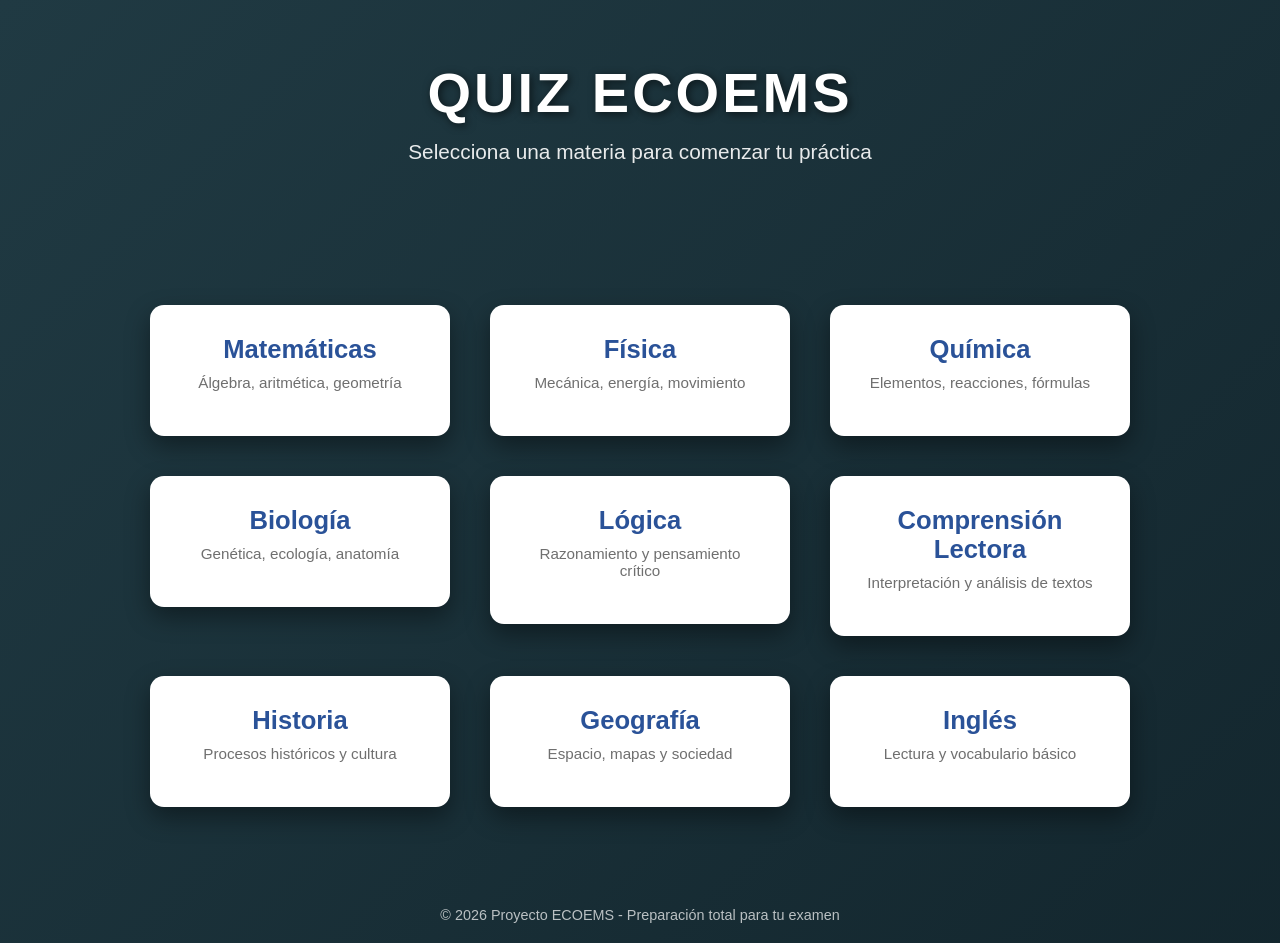
==== index.html @ 8f65e23e "Add files via upload" ====
<!DOCTYPE html>
<html lang="es">
<head>
  <meta charset="UTF-8">
  <title>Quiz ECOEMS</title>
  <style>
    /* Fondo dinámico */
    body {
      font-family: 'Segoe UI', Arial, sans-serif;
      margin: 0;
      padding: 0;
      color: #fff;
      text-align: center;
      background: linear-gradient(-45deg, #1e3c72, #2a5298, #0f2027, #203a43);
      background-size: 400% 400%;
      animation: gradientBG 12s ease infinite;
    }
    @keyframes gradientBG {
      0% {background-position: 0% 50%;}
      50% {background-position: 100% 50%;}
      100% {background-position: 0% 50%;}
    }

    header {
      padding: 60px 20px;
    }
    header h1 {
      font-size: 3.5em;
      margin: 0;
      letter-spacing: 3px;
      text-transform: uppercase;
      text-shadow: 2px 2px 8px rgba(0,0,0,0.6);
    }
    header p {
      font-size: 1.3em;
      margin-top: 15px;
      opacity: 0.9;
    }

    .materias {
      display: flex;
      flex-wrap: wrap;
      justify-content: center;
      margin: 40px auto;
      max-width: 1200px;
    }
    .card {
      background: #fff;
      color: #333;
      width: 240px;
      margin: 20px;
      padding: 30px;
      border-radius: 14px;
      box-shadow: 0 10px 25px rgba(0,0,0,0.4);
      transition: transform 0.6s ease, opacity 0.6s ease;
      opacity: 0;
      transform: translateY(50px);
    }
    .card.visible {
      opacity: 1;
      transform: translateY(0);
    }
    .card:hover {
      transform: translateY(-12px) scale(1.05);
      box-shadow: 0 15px 30px rgba(0,0,0,0.5);
    }
    .card h2 {
      margin: 0;
      font-size: 1.6em;
      color: #2a5298;
    }
    .card p {
      margin-top: 10px;
      font-size: 0.95em;
      opacity: 0.7;
    }
    a {
      text-decoration: none;
      color: inherit;
    }

    footer {
      margin-top: 60px;
      padding: 20px;
      font-size: 0.9em;
      opacity: 0.7;
    }
  </style>
</head>
<body>
  <header>
    <h1>Quiz ECOEMS</h1>
    <p>Selecciona una materia para comenzar tu práctica</p>
  </header>

  <div class="materias">
    <a href="matematicas.html"><div class="card"><h2>Matemáticas</h2><p>Álgebra, aritmética, geometría</p></div></a>
    <a href="fisica.html"><div class="card"><h2>Física</h2><p>Mecánica, energía, movimiento</p></div></a>
    <a href="quimica.html"><div class="card"><h2>Química</h2><p>Elementos, reacciones, fórmulas</p></div></a>
    <a href="biologia.html"><div class="card"><h2>Biología</h2><p>Genética, ecología, anatomía</p></div></a>
    <a href="logica.html"><div class="card"><h2>Lógica</h2><p>Razonamiento y pensamiento crítico</p></div></a>
    <a href="lectura.html"><div class="card"><h2>Comprensión Lectora</h2><p>Interpretación y análisis de textos</p></div></a>
    <a href="historia.html"><div class="card"><h2>Historia</h2><p>Procesos históricos y cultura</p></div></a>
    <a href="geografia.html"><div class="card"><h2>Geografía</h2><p>Espacio, mapas y sociedad</p></div></a>
    <a href="ingles.html"><div class="card"><h2>Inglés</h2><p>Lectura y vocabulario básico</p></div></a>
  </div>

  <footer>
    © 2026 Proyecto ECOEMS - Preparación total para tu examen
  </footer>

  <script>
    // Animación al scrollear: Intersection Observer
    const cards = document.querySelectorAll('.card');
    const observer = new IntersectionObserver(entries => {
      entries.forEach(entry => {
        if(entry.isIntersecting){
          entry.target.classList.add('visible');
        }
      });
    }, {threshold: 0.2});

    cards.forEach(card => {
      observer.observe(card);
    });
  </script>
</body>
</html>
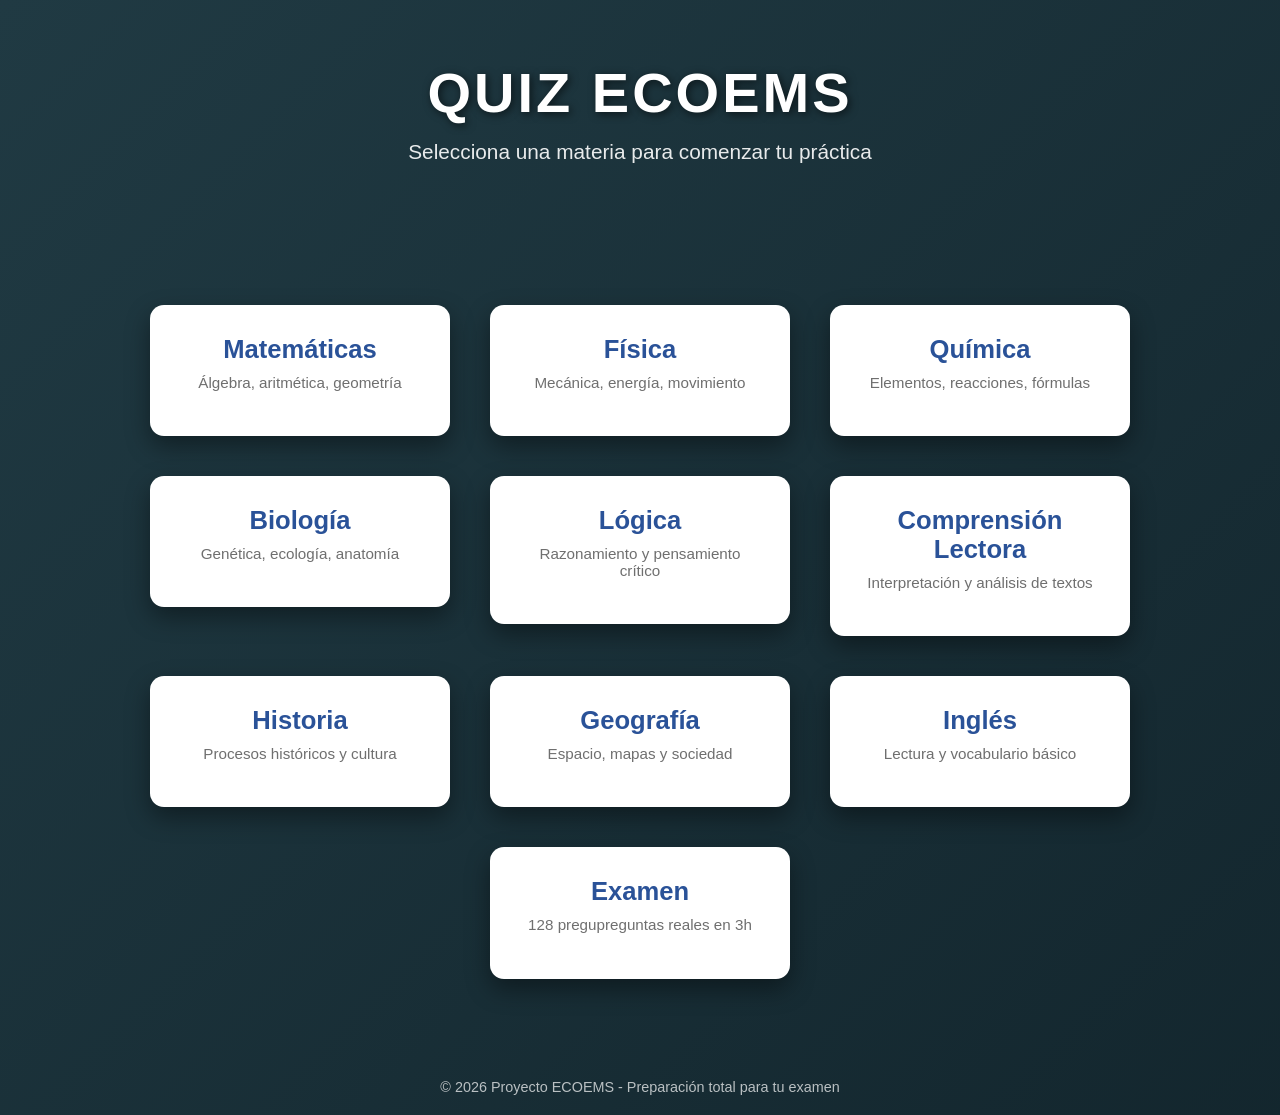
==== commit 0db48f3d: "Update index.html with new exam link Added a new link for the exam section and corrected minor forma" ====
--- a/index.html
+++ b/index.html
@@ -99,10 +99,11 @@
     <a href="quimica.html"><div class="card"><h2>Química</h2><p>Elementos, reacciones, fórmulas</p></div></a>
     <a href="biologia.html"><div class="card"><h2>Biología</h2><p>Genética, ecología, anatomía</p></div></a>
     <a href="logica.html"><div class="card"><h2>Lógica</h2><p>Razonamiento y pensamiento crítico</p></div></a>
-    <a href="lectura.html"><div class="card"><h2>Comprensión Lectora</h2><p>Interpretación y análisis de textos</p></div></a>
-    <a href="historia.html"><div class="card"><h2>Historia</h2><p>Procesos históricos y cultura</p></div></a>
+    <a href="https://g88805761-cmyk.github.io/Ecoems/CL.html"><div class="card"><h2>Comprensión Lectora</h2><p>Interpretación y análisis de textos</p></div></a>
+    <a href="https://g88805761-cmyk.github.io/Ecoems/simulador%20de%20historia/historia.html"><div class="card"><h2>Historia</h2><p>Procesos históricos y cultura</p></div></a>
     <a href="geografia.html"><div class="card"><h2>Geografía</h2><p>Espacio, mapas y sociedad</p></div></a>
-    <a href="ingles.html"><div class="card"><h2>Inglés</h2><p>Lectura y vocabulario básico</p></div></a>
+    <a href="https://g88805761-cmyk.github.io/Ecoems/ingles.html"><div class="card"><h2>Inglés</h2><p>Lectura y vocabulario básico</p></div></a>
+    <a href="https://g88805761-cmyk.github.io/Ecoems/simulador_ecoems_unam.html"><div class="card"><h2>Examen</h2><p>128 pregupreguntas reales en 3h</p></div></a>
   </div>
 
   <footer>
@@ -126,3 +127,5 @@
   </script>
 </body>
 </html>
+
+
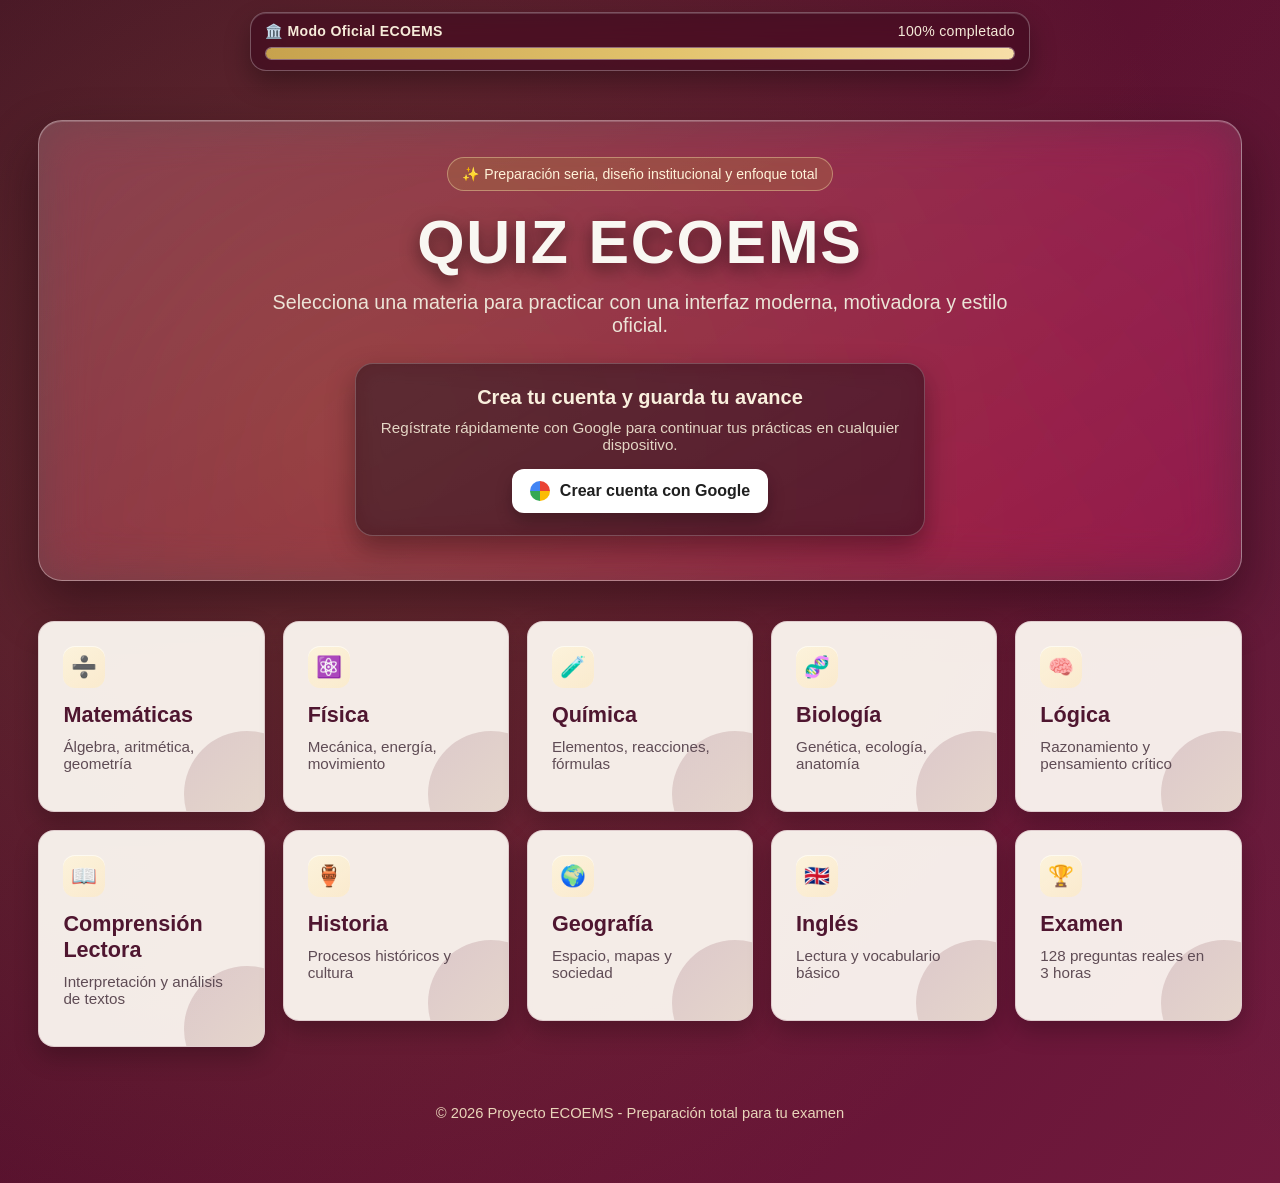
==== commit db87d117: "Refactor index.html with new styles and structure" ====
--- a/index.html
+++ b/index.html
@@ -2,130 +2,487 @@
 <html lang="es">
 <head>
   <meta charset="UTF-8">
+  <meta name="viewport" content="width=device-width, initial-scale=1.0">
   <title>Quiz ECOEMS</title>
   <style>
-    /* Fondo dinámico */
+    :root {
+      --mx-guinda: #611232;
+      --mx-guinda-soft: #7a1e44;
+      --mx-dorado: #b38e3e;
+      --mx-crema: #f6f1e7;
+      --mx-verde: #235b4e;
+      --text-main: #f9f7f2;
+      --text-soft: #ece4d7;
+      --card-bg: rgba(255, 252, 246, 0.93);
+      --card-title: #4f1630;
+      --hud-glass: rgba(60, 15, 32, 0.72);
+    }
+
+    * { box-sizing: border-box; }
+
     body {
-      font-family: 'Segoe UI', Arial, sans-serif;
       margin: 0;
-      padding: 0;
-      color: #fff;
+      min-height: 100vh;
+      font-family: 'Inter', 'Segoe UI', Arial, sans-serif;
+      color: var(--text-main);
       text-align: center;
-      background: linear-gradient(-45deg, #1e3c72, #2a5298, #0f2027, #203a43);
-      background-size: 400% 400%;
-      animation: gradientBG 12s ease infinite;
-    }
+      background:
+        radial-gradient(circle at 15% 20%, rgba(179, 142, 62, 0.25), transparent 34%),
+        radial-gradient(circle at 82% 24%, rgba(35, 91, 78, 0.2), transparent 36%),
+        linear-gradient(130deg, #3f0d24, var(--mx-guinda), var(--mx-guinda-soft), #2e0b1a);
+      background-size: 180% 180%;
+      animation: gradientBG 18s ease infinite;
+      overflow-x: hidden;
+    }
+
     @keyframes gradientBG {
-      0% {background-position: 0% 50%;}
-      50% {background-position: 100% 50%;}
-      100% {background-position: 0% 50%;}
-    }
-
-    header {
-      padding: 60px 20px;
-    }
+      0% { background-position: 0% 50%; }
+      50% { background-position: 100% 50%; }
+      100% { background-position: 0% 50%; }
+    }
+
+    #particles {
+      position: fixed;
+      inset: 0;
+      pointer-events: none;
+      z-index: 0;
+      overflow: hidden;
+    }
+
+    .particle {
+      position: absolute;
+      border-radius: 50%;
+      background: radial-gradient(circle at 30% 30%, rgba(255, 255, 255, 0.8), rgba(255, 255, 255, 0.04));
+      animation: floatUp linear infinite;
+      opacity: 0;
+    }
+
+    @keyframes floatUp {
+      0% {
+        transform: translateY(15vh) translateX(0) scale(0.6);
+        opacity: 0;
+      }
+      10% { opacity: 0.35; }
+      70% { opacity: 0.18; }
+      100% {
+        transform: translateY(-110vh) translateX(34px) scale(1.15);
+        opacity: 0;
+      }
+    }
+
+    .container {
+      width: min(1220px, 94%);
+      margin: 0 auto;
+      padding: 86px 0 44px;
+      position: relative;
+      z-index: 2;
+    }
+
+    .xp-hud {
+      position: fixed;
+      top: 12px;
+      left: 50%;
+      transform: translateX(-50%);
+      width: min(780px, 92%);
+      padding: 10px 14px;
+      border-radius: 16px;
+      background: var(--hud-glass);
+      backdrop-filter: blur(18px) saturate(165%);
+      border: 1px solid rgba(255, 255, 255, 0.28);
+      box-shadow: 0 12px 26px rgba(0, 0, 0, 0.3), inset 0 1px 0 rgba(255, 255, 255, 0.16);
+      z-index: 12;
+    }
+
+    .xp-row {
+      display: flex;
+      justify-content: space-between;
+      gap: 12px;
+      align-items: center;
+      font-size: 0.88rem;
+      color: #f6ebd9;
+      margin-bottom: 8px;
+      letter-spacing: 0.3px;
+    }
+
+    .xp-track {
+      width: 100%;
+      height: 13px;
+      border-radius: 999px;
+      background: rgba(255, 255, 255, 0.2);
+      overflow: hidden;
+      border: 1px solid rgba(255, 255, 255, 0.24);
+    }
+
+    .xp-fill {
+      width: 0%;
+      height: 100%;
+      border-radius: inherit;
+      background: linear-gradient(90deg, #c7a24d, #e3c46e 55%, #f7dfa8);
+      box-shadow: 0 0 14px rgba(233, 199, 120, 0.8);
+      transition: width 0.45s ease;
+    }
+
+    .hero {
+      margin-top: 34px;
+      padding: 36px 24px;
+      border-radius: 24px;
+      background: linear-gradient(150deg, rgba(255, 255, 255, 0.18), rgba(255, 255, 255, 0.06));
+      backdrop-filter: blur(24px) saturate(170%);
+      -webkit-backdrop-filter: blur(24px) saturate(170%);
+      border: 1px solid rgba(255, 255, 255, 0.35);
+      box-shadow: 0 24px 52px rgba(17, 3, 8, 0.45), inset 0 1px 0 rgba(255, 255, 255, 0.18);
+      animation: fadeSlideDown 0.8s ease both;
+    }
+
+    @keyframes fadeSlideDown {
+      from { opacity: 0; transform: translateY(-14px); }
+      to { opacity: 1; transform: translateY(0); }
+    }
+
+    .badge {
+      display: inline-flex;
+      align-items: center;
+      gap: 8px;
+      padding: 8px 14px;
+      border-radius: 999px;
+      margin-bottom: 16px;
+      font-size: 0.88rem;
+      background: rgba(179, 142, 62, 0.25);
+      border: 1px solid rgba(245, 226, 171, 0.42);
+      color: #fff3d9;
+    }
+
     header h1 {
-      font-size: 3.5em;
+      font-size: clamp(2.2rem, 5vw, 3.8rem);
       margin: 0;
-      letter-spacing: 3px;
+      letter-spacing: 1.8px;
       text-transform: uppercase;
-      text-shadow: 2px 2px 8px rgba(0,0,0,0.6);
-    }
+      text-shadow: 0 6px 18px rgba(0, 0, 0, 0.52);
+    }
+
     header p {
-      font-size: 1.3em;
-      margin-top: 15px;
-      opacity: 0.9;
+      max-width: 780px;
+      margin: 14px auto 0;
+      font-size: clamp(1rem, 2.3vw, 1.23rem);
+      color: var(--text-soft);
+    }
+
+    .auth-card {
+      width: min(570px, 100%);
+      margin: 26px auto 8px;
+      padding: 22px 20px;
+      border-radius: 18px;
+      background: rgba(33, 7, 18, 0.55);
+      border: 1px solid rgba(255, 255, 255, 0.22);
+      box-shadow: 0 12px 28px rgba(0, 0, 0, 0.34);
+      backdrop-filter: blur(13px);
+      animation: fadeSlideUp 0.9s ease both;
+      animation-delay: 120ms;
+    }
+
+    .auth-card h2 {
+      margin: 0 0 10px;
+      font-size: 1.25rem;
+      color: #f9efdd;
+    }
+
+    .auth-card p {
+      margin: 0 0 16px;
+      font-size: 0.95rem;
+      color: #e4d6c5;
+    }
+
+    .google-btn {
+      position: relative;
+      overflow: hidden;
+      display: inline-flex;
+      align-items: center;
+      justify-content: center;
+      gap: 10px;
+      padding: 12px 18px;
+      border-radius: 12px;
+      background: #fff;
+      color: #1f1f1f;
+      font-weight: 700;
+      box-shadow: 0 8px 16px rgba(0, 0, 0, 0.25);
+      transition: transform 0.18s ease, box-shadow 0.2s ease, filter 0.2s ease;
+    }
+
+    .google-btn:hover {
+      transform: translateY(-2px);
+      box-shadow: 0 14px 24px rgba(0, 0, 0, 0.34);
+      filter: brightness(1.02);
+    }
+
+    .google-btn:active,
+    .google-btn.pressed {
+      transform: translateY(1px) scale(0.985);
+      box-shadow: 0 6px 10px rgba(0, 0, 0, 0.2);
+    }
+
+    .google-btn .ripple {
+      position: absolute;
+      width: 14px;
+      height: 14px;
+      border-radius: 50%;
+      background: rgba(66, 133, 244, 0.25);
+      transform: scale(0);
+      animation: ripple 0.52s ease-out;
+      pointer-events: none;
+    }
+
+    @keyframes ripple {
+      to {
+        transform: scale(16);
+        opacity: 0;
+      }
+    }
+
+    .google-icon {
+      width: 20px;
+      height: 20px;
+      border-radius: 50%;
+      background: conic-gradient(#ea4335 0 90deg, #fbbc05 90deg 180deg, #34a853 180deg 270deg, #4285f4 270deg 360deg);
     }
 
     .materias {
-      display: flex;
-      flex-wrap: wrap;
-      justify-content: center;
-      margin: 40px auto;
-      max-width: 1200px;
-    }
+      display: grid;
+      grid-template-columns: repeat(auto-fit, minmax(220px, 1fr));
+      gap: 18px;
+      margin: 40px auto 0;
+      text-align: left;
+    }
+
     .card {
-      background: #fff;
-      color: #333;
-      width: 240px;
-      margin: 20px;
-      padding: 30px;
-      border-radius: 14px;
-      box-shadow: 0 10px 25px rgba(0,0,0,0.4);
-      transition: transform 0.6s ease, opacity 0.6s ease;
+      --mx: 50%;
+      --my: 50%;
+      background: var(--card-bg);
+      color: #2c3445;
+      min-height: 176px;
+      padding: 24px;
+      border-radius: 16px;
+      box-shadow: 0 10px 24px rgba(0, 0, 0, 0.24);
+      transition: transform 0.35s ease, opacity 0.45s ease, box-shadow 0.3s ease;
       opacity: 0;
-      transform: translateY(50px);
-    }
+      transform: translateY(36px);
+      border: 1px solid rgba(97, 18, 50, 0.14);
+      position: relative;
+      overflow: hidden;
+      isolation: isolate;
+    }
+
+    .card::before {
+      content: "";
+      position: absolute;
+      inset: 0;
+      background: radial-gradient(circle at var(--mx) var(--my), rgba(179, 142, 62, 0.45), transparent 42%);
+      opacity: 0;
+      transition: opacity 0.24s ease;
+      z-index: 0;
+      pointer-events: none;
+    }
+
+    .card:hover::before {
+      opacity: 1;
+    }
+
+    .card::after {
+      content: "";
+      position: absolute;
+      inset: auto -46px -46px auto;
+      width: 126px;
+      height: 126px;
+      border-radius: 50%;
+      background: linear-gradient(135deg, rgba(97, 18, 50, 0.16), rgba(179, 142, 62, 0.16));
+      z-index: 0;
+    }
+
     .card.visible {
       opacity: 1;
       transform: translateY(0);
-    }
+      animation: fadeSlideUp 0.55s ease both;
+    }
+
+    @keyframes fadeSlideUp {
+      from { opacity: 0; transform: translateY(26px); }
+      to { opacity: 1; transform: translateY(0); }
+    }
+
     .card:hover {
-      transform: translateY(-12px) scale(1.05);
-      box-shadow: 0 15px 30px rgba(0,0,0,0.5);
-    }
+      transform: translateY(-8px);
+      box-shadow: 0 18px 36px rgba(36, 6, 19, 0.32), 0 0 26px rgba(179, 142, 62, 0.32);
+    }
+
+    .card h2,
+    .card p,
+    .card .subject-icon {
+      position: relative;
+      z-index: 1;
+    }
+
+    .subject-icon {
+      display: inline-flex;
+      align-items: center;
+      justify-content: center;
+      width: 42px;
+      height: 42px;
+      font-size: 1.3rem;
+      border-radius: 12px;
+      margin-bottom: 14px;
+      background: linear-gradient(145deg, rgba(252, 243, 219, 0.95), rgba(255, 234, 189, 0.6));
+      box-shadow: inset 0 1px 0 rgba(255, 255, 255, 0.65);
+    }
+
     .card h2 {
       margin: 0;
-      font-size: 1.6em;
-      color: #2a5298;
-    }
+      font-size: 1.35rem;
+      color: var(--card-title);
+    }
+
     .card p {
       margin-top: 10px;
-      font-size: 0.95em;
-      opacity: 0.7;
-    }
+      font-size: 0.95rem;
+      color: #5f4c55;
+    }
+
     a {
       text-decoration: none;
       color: inherit;
     }
 
     footer {
-      margin-top: 60px;
-      padding: 20px;
-      font-size: 0.9em;
-      opacity: 0.7;
+      margin-top: 40px;
+      padding: 18px;
+      font-size: 0.92rem;
+      color: #f0dfc1;
+      opacity: 0.95;
+    }
+
+    @media (max-width: 600px) {
+      .container { padding-top: 100px; }
+      .hero { padding: 28px 16px; }
+      .auth-card { padding: 18px 14px; }
+      .materias { gap: 14px; }
+      .card { min-height: 152px; }
+      .xp-row { font-size: 0.82rem; }
     }
   </style>
 </head>
 <body>
-  <header>
-    <h1>Quiz ECOEMS</h1>
-    <p>Selecciona una materia para comenzar tu práctica</p>
-  </header>
-
-  <div class="materias">
-    <a href="matematicas.html"><div class="card"><h2>Matemáticas</h2><p>Álgebra, aritmética, geometría</p></div></a>
-    <a href="fisica.html"><div class="card"><h2>Física</h2><p>Mecánica, energía, movimiento</p></div></a>
-    <a href="quimica.html"><div class="card"><h2>Química</h2><p>Elementos, reacciones, fórmulas</p></div></a>
-    <a href="biologia.html"><div class="card"><h2>Biología</h2><p>Genética, ecología, anatomía</p></div></a>
-    <a href="logica.html"><div class="card"><h2>Lógica</h2><p>Razonamiento y pensamiento crítico</p></div></a>
-    <a href="https://g88805761-cmyk.github.io/Ecoems/CL.html"><div class="card"><h2>Comprensión Lectora</h2><p>Interpretación y análisis de textos</p></div></a>
-    <a href="https://g88805761-cmyk.github.io/Ecoems/simulador%20de%20historia/historia.html"><div class="card"><h2>Historia</h2><p>Procesos históricos y cultura</p></div></a>
-    <a href="geografia.html"><div class="card"><h2>Geografía</h2><p>Espacio, mapas y sociedad</p></div></a>
-    <a href="https://g88805761-cmyk.github.io/Ecoems/ingles.html"><div class="card"><h2>Inglés</h2><p>Lectura y vocabulario básico</p></div></a>
-    <a href="https://g88805761-cmyk.github.io/Ecoems/simulador_ecoems_unam.html"><div class="card"><h2>Examen</h2><p>128 pregupreguntas reales en 3h</p></div></a>
+  <div id="particles" aria-hidden="true"></div>
+
+  <div class="xp-hud" aria-label="Progreso de estudio">
+    <div class="xp-row">
+      <strong>🏛️ Modo Oficial ECOEMS</strong>
+      <span id="xp-label">0% completado</span>
+    </div>
+    <div class="xp-track" role="progressbar" aria-valuemin="0" aria-valuemax="100" aria-valuenow="0" aria-label="Progreso de materias vistas">
+      <div class="xp-fill" id="xp-fill"></div>
+    </div>
   </div>
 
-  <footer>
-    © 2026 Proyecto ECOEMS - Preparación total para tu examen
-  </footer>
+  <div class="container">
+    <header class="hero">
+      <span class="badge">✨ Preparación seria, diseño institucional y enfoque total</span>
+      <h1>Quiz ECOEMS</h1>
+      <p>Selecciona una materia para practicar con una interfaz moderna, motivadora y estilo oficial.</p>
+
+      <section class="auth-card" aria-label="Registro de cuenta">
+        <h2>Crea tu cuenta y guarda tu avance</h2>
+        <p>Regístrate rápidamente con Google para continuar tus prácticas en cualquier dispositivo.</p>
+        <a class="google-btn" id="google-btn" href="https://accounts.google.com/" target="_blank" rel="noopener noreferrer" aria-label="Crear cuenta con Google">
+          <span class="google-icon" aria-hidden="true"></span>
+          Crear cuenta con Google
+        </a>
+      </section>
+    </header>
+
+    <div class="materias">
+      <a href="matematicas.html"><div class="card"><span class="subject-icon" aria-hidden="true">➗</span><h2>Matemáticas</h2><p>Álgebra, aritmética, geometría</p></div></a>
+      <a href="fisica.html"><div class="card"><span class="subject-icon" aria-hidden="true">⚛️</span><h2>Física</h2><p>Mecánica, energía, movimiento</p></div></a>
+      <a href="quimica.html"><div class="card"><span class="subject-icon" aria-hidden="true">🧪</span><h2>Química</h2><p>Elementos, reacciones, fórmulas</p></div></a>
+      <a href="biologia.html"><div class="card"><span class="subject-icon" aria-hidden="true">🧬</span><h2>Biología</h2><p>Genética, ecología, anatomía</p></div></a>
+      <a href="logica.html"><div class="card"><span class="subject-icon" aria-hidden="true">🧠</span><h2>Lógica</h2><p>Razonamiento y pensamiento crítico</p></div></a>
+      <a href="https://g88805761-cmyk.github.io/Ecoems/CL.html"><div class="card"><span class="subject-icon" aria-hidden="true">📖</span><h2>Comprensión Lectora</h2><p>Interpretación y análisis de textos</p></div></a>
+      <a href="https://g88805761-cmyk.github.io/Ecoems/simulador%20de%20historia/historia.html"><div class="card"><span class="subject-icon" aria-hidden="true">🏺</span><h2>Historia</h2><p>Procesos históricos y cultura</p></div></a>
+      <a href="geografia.html"><div class="card"><span class="subject-icon" aria-hidden="true">🌍</span><h2>Geografía</h2><p>Espacio, mapas y sociedad</p></div></a>
+      <a href="https://g88805761-cmyk.github.io/Ecoems/ingles.html"><div class="card"><span class="subject-icon" aria-hidden="true">🇬🇧</span><h2>Inglés</h2><p>Lectura y vocabulario básico</p></div></a>
+      <a href="https://g88805761-cmyk.github.io/Ecoems/simulador_ecoems_unam.html"><div class="card"><span class="subject-icon" aria-hidden="true">🏆</span><h2>Examen</h2><p>128 preguntas reales en 3 horas</p></div></a>
+    </div>
+
+    <footer>
+      © 2026 Proyecto ECOEMS - Preparación total para tu examen
+    </footer>
+  </div>
 
   <script>
-    // Animación al scrollear: Intersection Observer
     const cards = document.querySelectorAll('.card');
-    const observer = new IntersectionObserver(entries => {
-      entries.forEach(entry => {
-        if(entry.isIntersecting){
-          entry.target.classList.add('visible');
+    const xpFill = document.getElementById('xp-fill');
+    const xpLabel = document.getElementById('xp-label');
+    const xpTrack = document.querySelector('.xp-track');
+    const googleBtn = document.getElementById('google-btn');
+    const particlesContainer = document.getElementById('particles');
+
+    const updateProgress = () => {
+      const total = cards.length;
+      const seen = document.querySelectorAll('.card.seen').length;
+      const percent = Math.round((seen / total) * 100);
+      xpFill.style.width = `${percent}%`;
+      xpLabel.textContent = `${percent}% completado`;
+      xpTrack.setAttribute('aria-valuenow', String(percent));
+    };
+
+    const observer = new IntersectionObserver((entries) => {
+      entries.forEach((entry) => {
+        if (entry.isIntersecting) {
+          entry.target.classList.add('visible', 'seen');
+          updateProgress();
         }
       });
-    }, {threshold: 0.2});
-
-    cards.forEach(card => {
+    }, { threshold: 0.25 });
+
+    cards.forEach((card, i) => {
       observer.observe(card);
+      card.style.animationDelay = `${i * 40}ms`;
+      card.addEventListener('mousemove', (event) => {
+        const rect = card.getBoundingClientRect();
+        const x = ((event.clientX - rect.left) / rect.width) * 100;
+        const y = ((event.clientY - rect.top) / rect.height) * 100;
+        card.style.setProperty('--mx', `${x}%`);
+        card.style.setProperty('--my', `${y}%`);
+      });
     });
+
+    googleBtn.addEventListener('click', (event) => {
+      googleBtn.classList.add('pressed');
+      setTimeout(() => googleBtn.classList.remove('pressed'), 160);
+
+      const ripple = document.createElement('span');
+      ripple.className = 'ripple';
+      const rect = googleBtn.getBoundingClientRect();
+      ripple.style.left = `${event.clientX - rect.left}px`;
+      ripple.style.top = `${event.clientY - rect.top}px`;
+      googleBtn.appendChild(ripple);
+      setTimeout(() => ripple.remove(), 520);
+    });
+
+    const createParticles = (count = 38) => {
+      for (let i = 0; i < count; i++) {
+        const dot = document.createElement('span');
+        dot.className = 'particle';
+        const size = Math.random() * 5 + 3;
+        dot.style.width = `${size}px`;
+        dot.style.height = `${size}px`;
+        dot.style.left = `${Math.random() * 100}%`;
+        dot.style.bottom = `${Math.random() * -100}px`;
+        dot.style.animationDuration = `${Math.random() * 12 + 12}s`;
+        dot.style.animationDelay = `${Math.random() * 10}s`;
+        particlesContainer.appendChild(dot);
+      }
+    };
+
+    createParticles();
+    updateProgress();
   </script>
 </body>
 </html>
-
-
